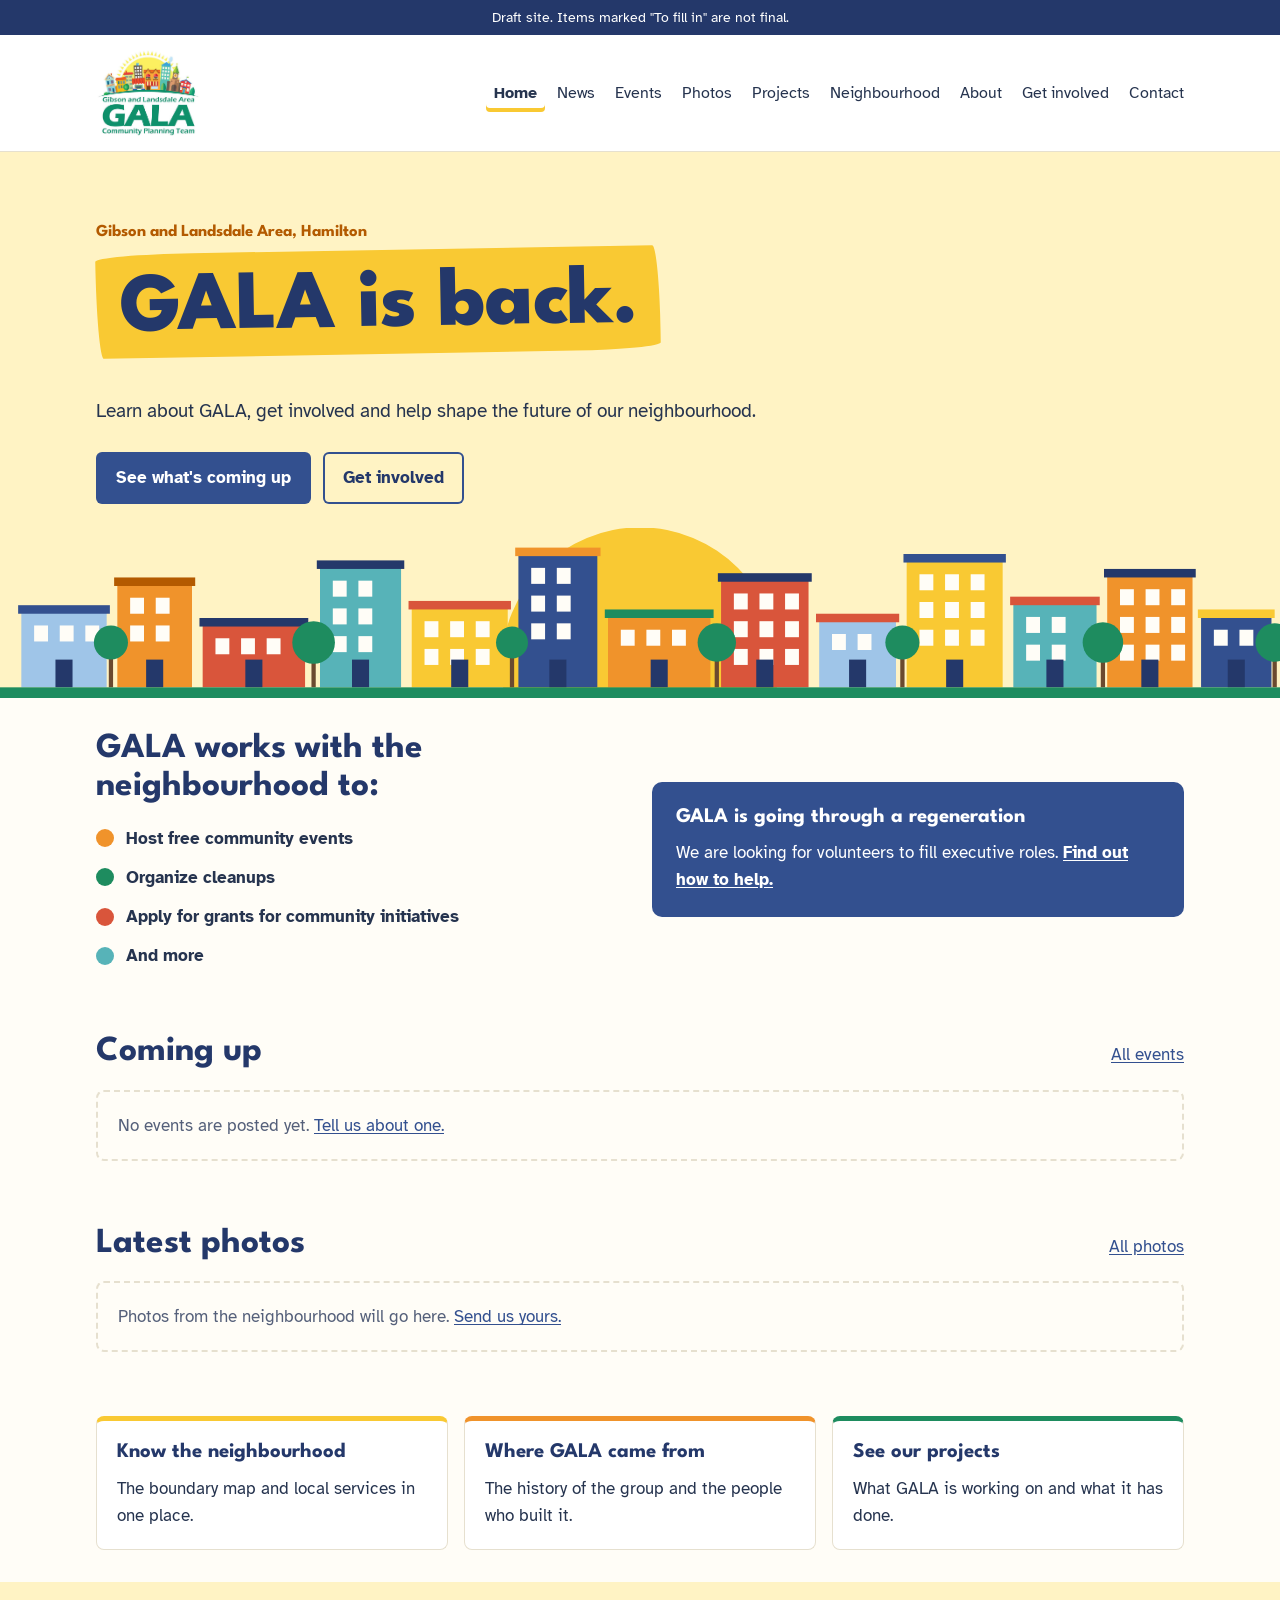
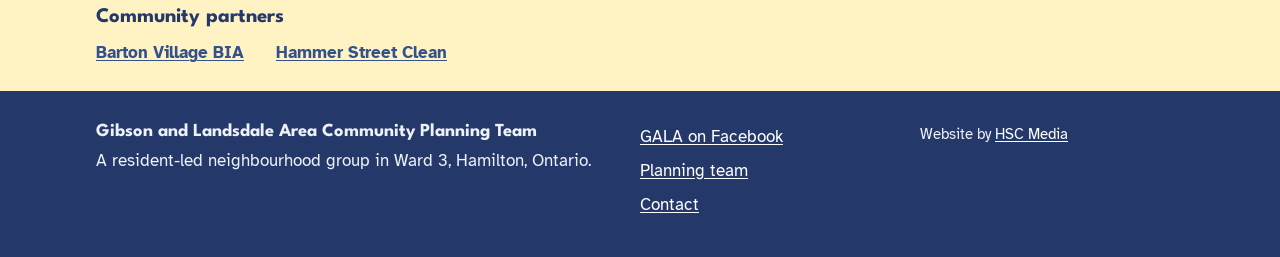
==== index.html @ 2afc7725 "Add first draft of the GALA neighbourhood site Ten static pages with events, recent events, a contac" ====
<!doctype html>
<html lang="en-CA">
<head>
  <meta charset="utf-8">
  <meta name="viewport" content="width=device-width, initial-scale=1">
  <!-- Remove this robots line at launch. -->
  <meta name="robots" content="noindex">
  <title>GALA: Gibson &amp; Landsdale Area</title>
  <meta name="description" content="GALA is back. Events, photos and neighbourhood information for Gibson and Landsdale in Hamilton, Ontario.">
  <link rel="icon" type="image/png" sizes="32x32" href="assets/favicon-32.png">
  <link rel="icon" type="image/png" sizes="192x192" href="assets/favicon-192.png">
  <link rel="apple-touch-icon" href="assets/apple-touch-icon.png">
  <link rel="preconnect" href="https://fonts.googleapis.com">
  <link rel="preconnect" href="https://fonts.gstatic.com" crossorigin>
  <link href="https://fonts.googleapis.com/css2?family=Atkinson+Hyperlegible:ital,wght@0,400;0,700;1,400&family=League+Spartan:wght@700;800&display=swap" rel="stylesheet">
  <link rel="stylesheet" href="assets/style.css">
</head>
<body>
  <a class="skip" href="#main">Skip to content</a>
  <p class="draft-bar">Draft site. Items marked "To fill in" are not final.</p>
  <header class="site-head">
    <div class="wrap head-row">
      <a class="brand" href="index.html"><img class="brand-logo" src="assets/gala-logo.png" alt="GALA: Gibson and Landsdale Area Community Planning Team" width="478" height="418"></a>
      <nav aria-label="Main">
        <a href="index.html" aria-current="page">Home</a>
        <a href="news.html">News</a>
        <a href="events.html">Events</a>
        <a href="photos.html">Photos</a>
        <a href="projects.html">Projects</a>
        <a href="neighbourhood.html">Neighbourhood</a>
        <a href="about.html">About</a>
        <a href="get-involved.html">Get involved</a>
        <a href="contact.html">Contact</a>
      </nav>
    </div>
  </header>
  <main id="main">

    <section class="hero">
      <div class="wrap">
        <p class="eyebrow">Gibson and Landsdale Area, Hamilton</p>
        <h1><span class="brush">GALA is back.</span></h1>
        <p class="lead">Learn about GALA, get involved and help shape the future of our neighbourhood.</p>
        <p class="actions"><a class="btn" href="events.html">See what's coming up</a><a class="btn btn-quiet" href="get-involved.html">Get involved</a></p>
      </div>
      <svg class="street " viewBox="0 0 1200 180" preserveAspectRatio="xMidYMax slice" aria-hidden="true" focusable="false"><circle cx="600" cy="150" r="130" fill="#f9c933"/><rect x="20" y="100" width="80" height="70" fill="#9fc5e8"/><rect x="17" y="93" width="86" height="8" fill="#33508f"/><rect x="32" y="112" width="13" height="15" fill="#fffdf7"/><rect x="56" y="112" width="13" height="15" fill="#fffdf7"/><rect x="80" y="112" width="13" height="15" fill="#fffdf7"/><rect x="52" y="144" width="16" height="26" fill="#24386a"/><rect x="110" y="74" width="70" height="96" fill="#f0932b"/><rect x="107" y="67" width="76" height="8" fill="#b35a00"/><rect x="122" y="86" width="13" height="15" fill="#fffdf7"/><rect x="146" y="86" width="13" height="15" fill="#fffdf7"/><rect x="122" y="112" width="13" height="15" fill="#fffdf7"/><rect x="146" y="112" width="13" height="15" fill="#fffdf7"/><rect x="137" y="144" width="16" height="26" fill="#24386a"/><rect x="190" y="112" width="96" height="58" fill="#d9553b"/><rect x="187" y="105" width="102" height="8" fill="#24386a"/><rect x="202" y="124" width="13" height="15" fill="#fffdf7"/><rect x="226" y="124" width="13" height="15" fill="#fffdf7"/><rect x="250" y="124" width="13" height="15" fill="#fffdf7"/><rect x="230" y="144" width="16" height="26" fill="#24386a"/><rect x="300" y="58" width="76" height="112" fill="#57b3b8"/><rect x="297" y="51" width="82" height="8" fill="#24386a"/><rect x="312" y="70" width="13" height="15" fill="#fffdf7"/><rect x="336" y="70" width="13" height="15" fill="#fffdf7"/><rect x="312" y="96" width="13" height="15" fill="#fffdf7"/><rect x="336" y="96" width="13" height="15" fill="#fffdf7"/><rect x="312" y="122" width="13" height="15" fill="#fffdf7"/><rect x="336" y="122" width="13" height="15" fill="#fffdf7"/><rect x="330" y="144" width="16" height="26" fill="#24386a"/><rect x="386" y="96" width="90" height="74" fill="#f9c933"/><rect x="383" y="89" width="96" height="8" fill="#d9553b"/><rect x="398" y="108" width="13" height="15" fill="#fffdf7"/><rect x="422" y="108" width="13" height="15" fill="#fffdf7"/><rect x="446" y="108" width="13" height="15" fill="#fffdf7"/><rect x="398" y="134" width="13" height="15" fill="#fffdf7"/><rect x="422" y="134" width="13" height="15" fill="#fffdf7"/><rect x="446" y="134" width="13" height="15" fill="#fffdf7"/><rect x="423" y="144" width="16" height="26" fill="#24386a"/><rect x="486" y="46" width="74" height="124" fill="#33508f"/><rect x="483" y="39" width="80" height="8" fill="#f0932b"/><rect x="498" y="58" width="13" height="15" fill="#fffdf7"/><rect x="522" y="58" width="13" height="15" fill="#fffdf7"/><rect x="498" y="84" width="13" height="15" fill="#fffdf7"/><rect x="522" y="84" width="13" height="15" fill="#fffdf7"/><rect x="498" y="110" width="13" height="15" fill="#fffdf7"/><rect x="522" y="110" width="13" height="15" fill="#fffdf7"/><rect x="515" y="144" width="16" height="26" fill="#24386a"/><rect x="570" y="104" width="96" height="66" fill="#f0932b"/><rect x="567" y="97" width="102" height="8" fill="#1e8c5f"/><rect x="582" y="116" width="13" height="15" fill="#fffdf7"/><rect x="606" y="116" width="13" height="15" fill="#fffdf7"/><rect x="630" y="116" width="13" height="15" fill="#fffdf7"/><rect x="610" y="144" width="16" height="26" fill="#24386a"/><rect x="676" y="70" width="82" height="100" fill="#d9553b"/><rect x="673" y="63" width="88" height="8" fill="#24386a"/><rect x="688" y="82" width="13" height="15" fill="#fffdf7"/><rect x="712" y="82" width="13" height="15" fill="#fffdf7"/><rect x="736" y="82" width="13" height="15" fill="#fffdf7"/><rect x="688" y="108" width="13" height="15" fill="#fffdf7"/><rect x="712" y="108" width="13" height="15" fill="#fffdf7"/><rect x="736" y="108" width="13" height="15" fill="#fffdf7"/><rect x="688" y="134" width="13" height="15" fill="#fffdf7"/><rect x="712" y="134" width="13" height="15" fill="#fffdf7"/><rect x="736" y="134" width="13" height="15" fill="#fffdf7"/><rect x="709" y="144" width="16" height="26" fill="#24386a"/><rect x="768" y="108" width="72" height="62" fill="#9fc5e8"/><rect x="765" y="101" width="78" height="8" fill="#d9553b"/><rect x="780" y="120" width="13" height="15" fill="#fffdf7"/><rect x="804" y="120" width="13" height="15" fill="#fffdf7"/><rect x="796" y="144" width="16" height="26" fill="#24386a"/><rect x="850" y="52" width="90" height="118" fill="#f9c933"/><rect x="847" y="45" width="96" height="8" fill="#33508f"/><rect x="862" y="64" width="13" height="15" fill="#fffdf7"/><rect x="886" y="64" width="13" height="15" fill="#fffdf7"/><rect x="910" y="64" width="13" height="15" fill="#fffdf7"/><rect x="862" y="90" width="13" height="15" fill="#fffdf7"/><rect x="886" y="90" width="13" height="15" fill="#fffdf7"/><rect x="910" y="90" width="13" height="15" fill="#fffdf7"/><rect x="862" y="116" width="13" height="15" fill="#fffdf7"/><rect x="886" y="116" width="13" height="15" fill="#fffdf7"/><rect x="910" y="116" width="13" height="15" fill="#fffdf7"/><rect x="887" y="144" width="16" height="26" fill="#24386a"/><rect x="950" y="92" width="78" height="78" fill="#57b3b8"/><rect x="947" y="85" width="84" height="8" fill="#d9553b"/><rect x="962" y="104" width="13" height="15" fill="#fffdf7"/><rect x="986" y="104" width="13" height="15" fill="#fffdf7"/><rect x="962" y="130" width="13" height="15" fill="#fffdf7"/><rect x="986" y="130" width="13" height="15" fill="#fffdf7"/><rect x="981" y="144" width="16" height="26" fill="#24386a"/><rect x="1038" y="66" width="80" height="104" fill="#f0932b"/><rect x="1035" y="59" width="86" height="8" fill="#24386a"/><rect x="1050" y="78" width="13" height="15" fill="#fffdf7"/><rect x="1074" y="78" width="13" height="15" fill="#fffdf7"/><rect x="1098" y="78" width="13" height="15" fill="#fffdf7"/><rect x="1050" y="104" width="13" height="15" fill="#fffdf7"/><rect x="1074" y="104" width="13" height="15" fill="#fffdf7"/><rect x="1098" y="104" width="13" height="15" fill="#fffdf7"/><rect x="1050" y="130" width="13" height="15" fill="#fffdf7"/><rect x="1074" y="130" width="13" height="15" fill="#fffdf7"/><rect x="1098" y="130" width="13" height="15" fill="#fffdf7"/><rect x="1070" y="144" width="16" height="26" fill="#24386a"/><rect x="1126" y="104" width="66" height="66" fill="#33508f"/><rect x="1123" y="97" width="72" height="8" fill="#f9c933"/><rect x="1138" y="116" width="13" height="15" fill="#fffdf7"/><rect x="1162" y="116" width="13" height="15" fill="#fffdf7"/><rect x="1151" y="144" width="16" height="26" fill="#24386a"/><rect x="102" y="136" width="4" height="34" fill="#6b4a2f"/><circle cx="104" cy="128" r="16" fill="#1e8c5f"/><rect x="292" y="136" width="4" height="34" fill="#6b4a2f"/><circle cx="294" cy="128" r="20" fill="#1e8c5f"/><rect x="478" y="136" width="4" height="34" fill="#6b4a2f"/><circle cx="480" cy="128" r="15" fill="#1e8c5f"/><rect x="670" y="136" width="4" height="34" fill="#6b4a2f"/><circle cx="672" cy="128" r="18" fill="#1e8c5f"/><rect x="844" y="136" width="4" height="34" fill="#6b4a2f"/><circle cx="846" cy="128" r="16" fill="#1e8c5f"/><rect x="1032" y="136" width="4" height="34" fill="#6b4a2f"/><circle cx="1034" cy="128" r="19" fill="#1e8c5f"/><rect x="1193" y="136" width="4" height="34" fill="#6b4a2f"/><circle cx="1195" cy="128" r="18" fill="#1e8c5f"/><rect x="0" y="170" width="1200" height="10" fill="#1e8c5f"/></svg>
    </section>
    <section class="wrap section two-up">
      <div>
        <h2 style="margin-top:0">GALA works with the neighbourhood to:</h2>
        <ul class="does">
          <li>Host free community events</li>
          <li>Organize cleanups</li>
          <li>Apply for grants for community initiatives</li>
          <li>And more</li>
        </ul>
      </div>
      <div class="callout">
        <h3>GALA is going through a regeneration</h3>
        <p>We are looking for volunteers to fill executive roles. <a href="planning-team.html">Find out how to help.</a></p>
      </div>
    </section>
    <section class="wrap section">
      <div class="section-head"><h2>Coming up</h2><a href="events.html">All events</a></div>
      <div data-events data-limit="3"></div>
    </section>
    <section class="wrap section">
      <div class="section-head"><h2>Latest photos</h2><a href="photos.html">All photos</a></div>
      <p class="empty">Photos from the neighbourhood will go here. <a href="get-involved.html#share">Send us yours.</a></p>
    </section>
    <section class="wrap section cards">
      <a class="card" href="neighbourhood.html"><h3>Know the neighbourhood</h3><p>The boundary map and local services in one place.</p></a>
      <a class="card" href="about.html"><h3>Where GALA came from</h3><p>The history of the group and the people who built it.</p></a>
      <a class="card" href="projects.html"><h3>See our projects</h3><p>What GALA is working on and what it has done.</p></a>
    </section>
    <section class="band partners">
      <div class="wrap">
        <h2>Community partners</h2>
        <ul class="partner-list">
          <li><a href="https://www.bartonvillage.ca/">Barton Village BIA</a></li>
          <li><a href="https://hammerstreetclean.org">Hammer Street Clean</a></li>
        </ul>
      </div>
    </section>
  </main>
  
  <footer class="site-foot">
    <div class="wrap foot-row">
      <div>
        <p class="foot-name">Gibson and Landsdale Area Community Planning Team</p>
        <p>A resident-led neighbourhood group in Ward 3, Hamilton, Ontario.</p>
      </div>
      <div>
        <p><a href="https://www.facebook.com/groups/GibsonLandsdale">GALA on Facebook</a></p>
        <p><a href="planning-team.html">Planning team</a></p>
        <p><a href="contact.html">Contact</a></p>
      </div>
      <p class="credit">Website by <a href="https://hammerstreetclean.org">HSC Media</a></p>
    </div>
  </footer>
  <script src="assets/events.js" defer></script>
</body>
</html>
---- assets/style.css ----
/* Colours come from the GALA flyer and logo. Change them here. */
:root {
  --paper: #fffdf7;
  --ink: #26344f;
  --muted: #55607a;
  --navy: #33508f;
  --navy-dark: #24386a;
  --sun: #f9c933;
  --sun-soft: #fff3c4;
  --orange: #f0932b;
  --orange-text: #b35a00;
  --green: #1e8c5f;
  --line: #e6e0cf;
  --card: #ffffff;
  --display: "League Spartan", "Trebuchet MS", sans-serif;
  --body: "Atkinson Hyperlegible", Verdana, sans-serif;
}

* { box-sizing: border-box; }
html { -webkit-text-size-adjust: 100%; }
body { margin: 0; background: var(--paper); color: var(--ink); font: 1.0625rem/1.6 var(--body); }
h1, h2, h3 { font-family: var(--display); line-height: 1.1; margin: 0 0 .5em; color: var(--navy-dark); }
h1 { font-size: clamp(2.6rem, 9vw, 5.25rem); font-weight: 800; letter-spacing: -.01em; }
h2 { font-size: clamp(1.6rem, 4vw, 2.2rem); font-weight: 700; margin-top: 1.4em; }
h3 { font-size: 1.3rem; font-weight: 700; }
p { margin: 0 0 1em; }
a { color: var(--navy); text-underline-offset: 2px; }
a:hover { color: var(--orange-text); }
:focus-visible { outline: 3px solid var(--orange); outline-offset: 2px; }

.wrap { max-width: 1120px; margin-inline: auto; padding-inline: 16px; }
.narrow { max-width: 720px; }
.section { padding-block: 32px; }
.page-top { padding-top: 48px; }
.lead { font-size: 1.2rem; max-width: 42rem; }
.skip { position: absolute; left: -999px; }
.skip:focus { left: 8px; top: 8px; background: #fff; padding: 8px; z-index: 5; }

.draft-bar { margin: 0; padding: 6px 16px; background: var(--navy-dark); color: #fff; font-size: .9rem; text-align: center; }

.site-head { background: #fff; border-bottom: 1px solid var(--line); }
.head-row { display: flex; flex-wrap: wrap; align-items: center; justify-content: space-between; gap: 8px 24px; padding-block: 12px; }
.brand { color: var(--navy); text-decoration: none; display: flex; align-items: baseline; gap: 10px; flex-wrap: wrap; }
.brand-logo { display: block; height: 92px; width: auto; }
.site-head nav { display: flex; flex-wrap: wrap; gap: 2px 4px; margin-inline: -8px; }
.site-head nav a { color: var(--ink); text-decoration: none; padding: 6px 8px; border-radius: 4px; font-size: .98rem; }
.site-head nav a:hover { background: var(--sun-soft); color: var(--navy-dark); }
.site-head nav a[aria-current] { box-shadow: inset 0 -4px 0 var(--sun); font-weight: 700; }

.hero { background: var(--sun-soft); padding-top: 48px; }
.eyebrow { font: 700 1.05rem var(--display); color: var(--orange-text); margin-bottom: .6em; }
.brush { display: inline-block; background: var(--sun); padding: .12em .28em .02em; border-radius: 255px 18px 225px 18px / 18px 225px 18px 255px; transform: rotate(-1deg); }
.actions { display: flex; flex-wrap: wrap; gap: 12px; margin: 1.5em 0 0; }
.btn { display: inline-block; padding: 12px 20px; border-radius: 6px; background: var(--navy); color: #fff; font-weight: 700; text-decoration: none; }
.btn:hover { background: var(--navy-dark); color: #fff; }
.btn-quiet { background: transparent; color: var(--navy-dark); box-shadow: inset 0 0 0 2px var(--navy); }
.btn-quiet:hover { background: #fff; color: var(--navy-dark); }

.street { display: block; width: 100%; height: 110px; margin-top: 24px; }
.street-foot { margin-top: 32px; }

.section-head { display: flex; align-items: baseline; justify-content: space-between; gap: 16px; }
.section-head h2 { margin-top: 0; }

.does { list-style: none; display: grid; gap: 12px; margin: 0; padding: 0; }
.does li { display: flex; align-items: center; gap: 12px; font-weight: 700; }
.does li::before { content: ""; flex: none; width: 18px; height: 18px; border-radius: 50%; background: var(--dot, var(--orange)); }
.does li:nth-child(2) { --dot: var(--green); }
.does li:nth-child(3) { --dot: #d9553b; }
.does li:nth-child(4) { --dot: #57b3b8; }

.callout { background: var(--navy); color: #fff; border-radius: 10px; padding: 24px; }
.callout h2, .callout h3 { color: #fff; margin-top: 0; }
.callout a { color: #fff; font-weight: 700; }
.callout p:last-child { margin-bottom: 0; }
.two-up { display: grid; gap: 24px; align-items: center; }

.cards, .resource-grid, .event-list { display: grid; gap: 16px; }
.card, .resource-grid article, .event { background: var(--card); border: 1px solid var(--line); border-radius: 8px; padding: 20px; }
a.card { color: inherit; text-decoration: none; border-top: 5px solid var(--sun); }
a.card:nth-child(2) { border-top-color: var(--orange); }
a.card:nth-child(3) { border-top-color: var(--green); }
a.card:hover { border-color: var(--navy); color: inherit; }
.card p:last-child, .resource-grid p:last-child { margin-bottom: 0; }

.event { display: grid; grid-template-columns: 76px 1fr; gap: 16px; }
.event-date { background: var(--navy); color: #fff; border-radius: 6px; padding: 8px; text-align: center; align-self: start; font-weight: 700; line-height: 1.15; }
.event-date b { display: block; font: 800 1.7rem/1.1 var(--display); }
.event-past .event-date { background: var(--muted); }
.event h3 { margin-bottom: .25em; }
.event p { margin-bottom: .25em; }
.event .meta { color: var(--muted); }

.empty { padding: 20px; border: 2px dashed var(--line); border-radius: 8px; color: var(--muted); margin: 0; }
.todo { background: var(--sun-soft); border-left: 5px solid var(--orange); padding: 10px 14px; font-size: .96rem; }

.form-frame { display: block; width: 100%; height: 1450px; border: 1px solid var(--line); border-radius: 8px; background: #fff; }
.form-backup { margin-top: 12px; }
.post h2 { margin-top: .6em; }

.map-grid { display: grid; gap: 16px; }
.map { width: 100%; height: 340px; border: 1px solid var(--line); border-radius: 8px; }
.bounds { display: grid; grid-template-columns: 1fr 1fr; gap: 12px; margin: 0; }
.bounds dt { font-weight: 700; color: var(--orange-text); }
.bounds dd { margin: 0; }

.partners { background: var(--sun-soft); }
.partners .wrap { padding-block: 24px; }
.partners h2 { margin-top: 0; font-size: 1.3rem; }
.partner-list { list-style: none; display: flex; flex-wrap: wrap; gap: 8px 32px; margin: 0; padding: 0; font-weight: 700; }

.site-foot { background: var(--navy-dark); color: #eef1f8; }
.site-foot a { color: #fff; }
.foot-row { display: grid; gap: 16px; padding-block: 32px; }
.foot-row p { margin-bottom: .4em; }
.foot-name { font: 700 1.15rem var(--display); }
.credit { font-size: .92rem; }

@media (min-width: 720px) {
  .cards, .resource-grid { grid-template-columns: repeat(3, 1fr); }
  .event-list { grid-template-columns: repeat(auto-fit, minmax(320px, 1fr)); }
  .two-up { grid-template-columns: 1fr 1fr; }
  .hero { padding-top: 72px; }
  .street { height: 170px; }
  .form-frame { height: 1250px; }
  .map-grid { grid-template-columns: 2.4fr 1fr; }
  .bounds { grid-template-columns: 1fr; align-content: start; }
  .foot-row { grid-template-columns: 2fr 1fr 1fr; }
}
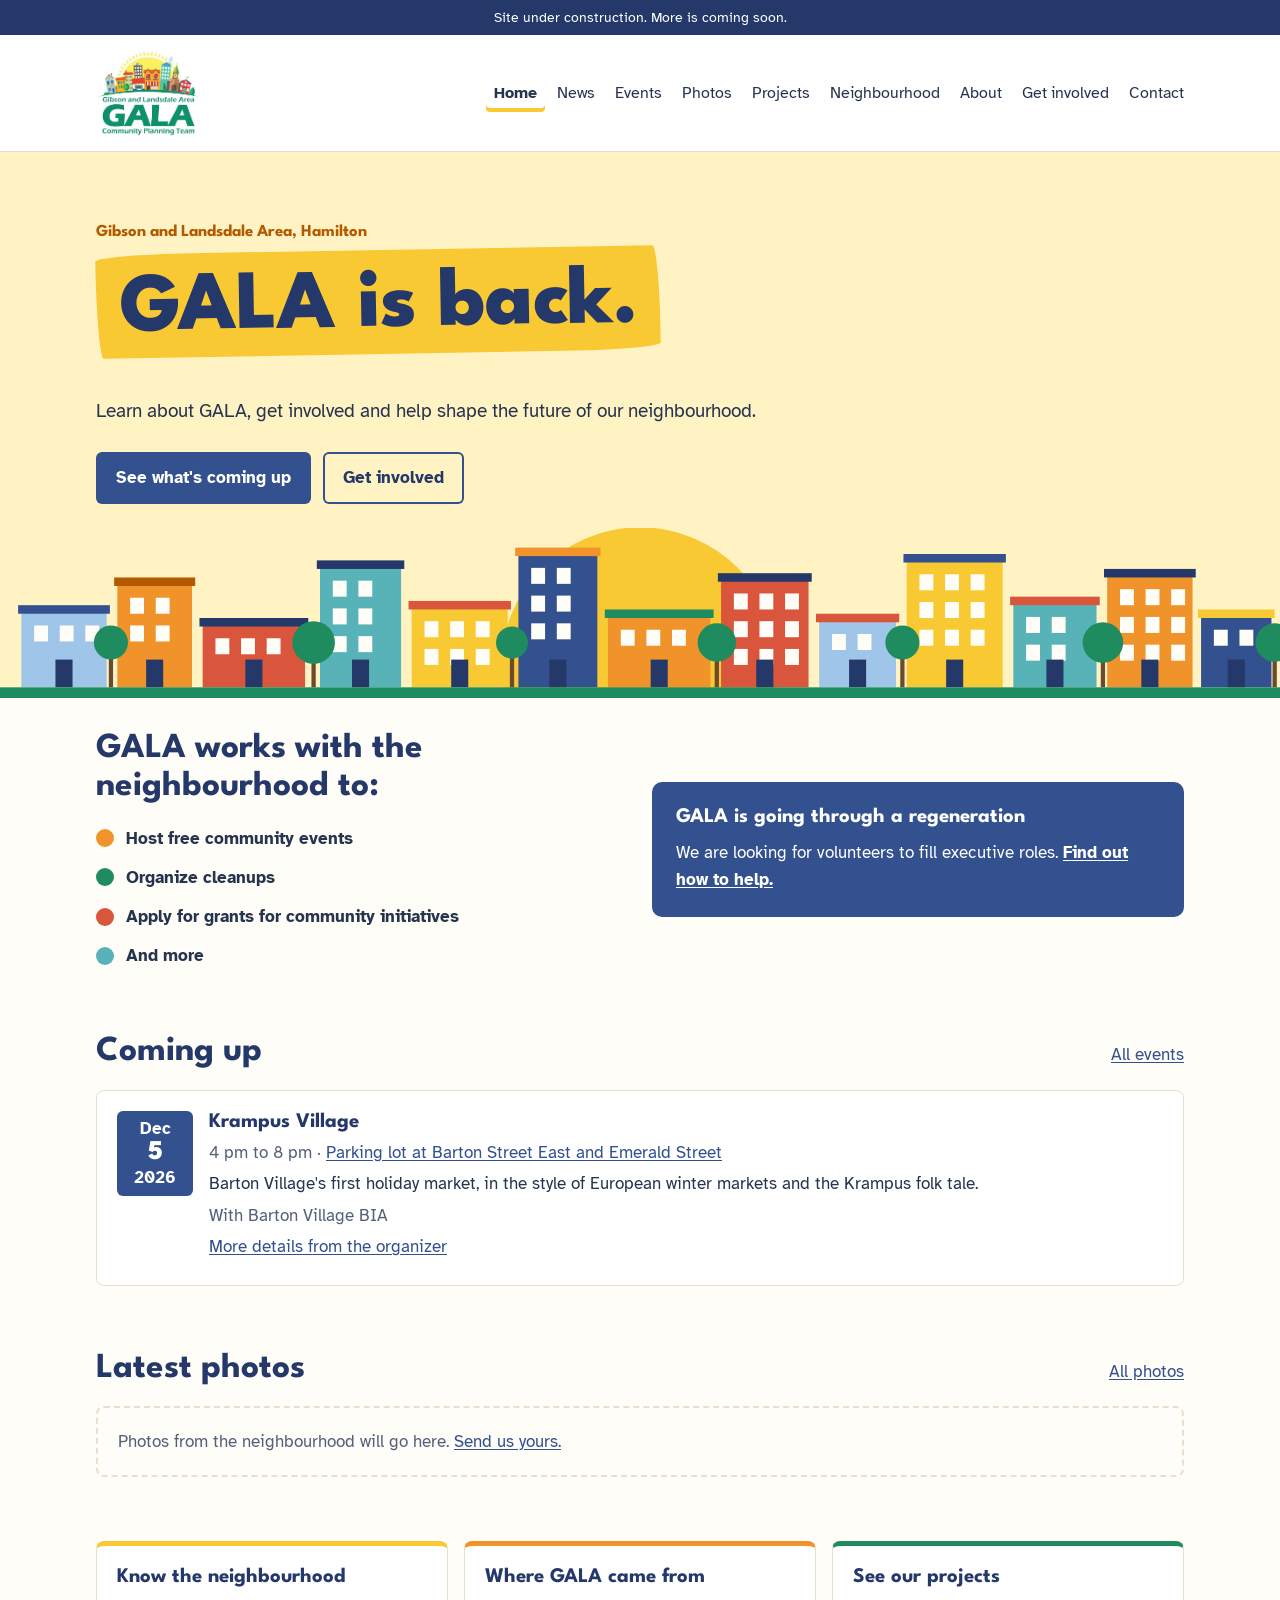
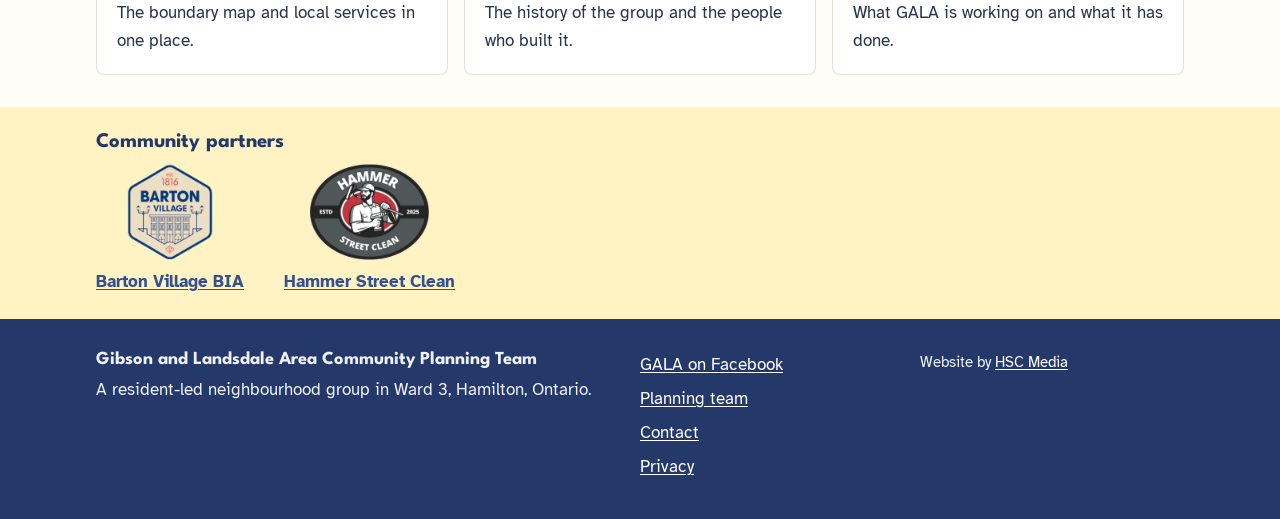
==== commit d21a8d18: "Add registration, photo consent, privacy page and partner logos Event registration form with per-eve" ====
--- a/index.html
+++ b/index.html
@@ -17,7 +17,7 @@
 </head>
 <body>
   <a class="skip" href="#main">Skip to content</a>
-  <p class="draft-bar">Draft site. Items marked "To fill in" are not final.</p>
+  <p class="draft-bar">Site under construction. More is coming soon.</p>
   <header class="site-head">
     <div class="wrap head-row">
       <a class="brand" href="index.html"><img class="brand-logo" src="assets/gala-logo.png" alt="GALA: Gibson and Landsdale Area Community Planning Team" width="478" height="418"></a>
@@ -66,7 +66,7 @@
     </section>
     <section class="wrap section">
       <div class="section-head"><h2>Latest photos</h2><a href="photos.html">All photos</a></div>
-      <p class="empty">Photos from the neighbourhood will go here. <a href="get-involved.html#share">Send us yours.</a></p>
+      <p class="empty">Photos from the neighbourhood will go here. <a href="photos.html#send">Send us yours.</a></p>
     </section>
     <section class="wrap section cards">
       <a class="card" href="neighbourhood.html"><h3>Know the neighbourhood</h3><p>The boundary map and local services in one place.</p></a>
@@ -77,8 +77,8 @@
       <div class="wrap">
         <h2>Community partners</h2>
         <ul class="partner-list">
-          <li><a href="https://www.bartonvillage.ca/">Barton Village BIA</a></li>
-          <li><a href="https://hammerstreetclean.org">Hammer Street Clean</a></li>
+          <li><a href="https://www.bartonvillage.ca/"><img src="assets/partner-bia.png" alt="" width="216" height="240">Barton Village BIA</a></li>
+          <li><a href="https://hammerstreetclean.org"><img src="assets/partner-hsc.png" alt="" width="298" height="240">Hammer Street Clean</a></li>
         </ul>
       </div>
     </section>
@@ -94,6 +94,7 @@
         <p><a href="https://www.facebook.com/groups/GibsonLandsdale">GALA on Facebook</a></p>
         <p><a href="planning-team.html">Planning team</a></p>
         <p><a href="contact.html">Contact</a></p>
+        <p><a href="privacy.html">Privacy</a></p>
       </div>
       <p class="credit">Website by <a href="https://hammerstreetclean.org">HSC Media</a></p>
     </div>
--- a/assets/style.css
+++ b/assets/style.css
@@ -82,6 +82,11 @@
 a.card:nth-child(3) { border-top-color: var(--green); }
 a.card:hover { border-color: var(--navy); color: inherit; }
 .card p:last-child, .resource-grid p:last-child { margin-bottom: 0; }
+.steps { padding-left: 1.4em; }
+.steps > li { margin-bottom: 18px; }
+.steps p { margin: 10px 0 0; }
+.card h4 { margin: 14px 0 6px; font-size: 1rem; color: var(--navy); }
+.bia-list { margin: 0; padding-left: 1.2em; }
 
 .event { display: grid; grid-template-columns: 76px 1fr; gap: 16px; }
 .event-date { background: var(--navy); color: #fff; border-radius: 6px; padding: 8px; text-align: center; align-self: start; font-weight: 700; line-height: 1.15; }
@@ -95,6 +100,9 @@
 .todo { background: var(--sun-soft); border-left: 5px solid var(--orange); padding: 10px 14px; font-size: .96rem; }
 
 .form-frame { display: block; width: 100%; height: 1450px; border: 1px solid var(--line); border-radius: 8px; background: #fff; }
+.form-frame-tall { height: 2050px; }
+.button-register { display: inline-block; background: var(--navy); color: #fff; padding: 8px 16px; border-radius: 6px; font-weight: 700; text-decoration: none; }
+.button-register:hover { background: var(--navy-dark); color: #fff; }
 .form-backup { margin-top: 12px; }
 .post h2 { margin-top: .6em; }
 
@@ -107,7 +115,10 @@
 .partners { background: var(--sun-soft); }
 .partners .wrap { padding-block: 24px; }
 .partners h2 { margin-top: 0; font-size: 1.3rem; }
-.partner-list { list-style: none; display: flex; flex-wrap: wrap; gap: 8px 32px; margin: 0; padding: 0; font-weight: 700; }
+.partner-list { list-style: none; display: flex; flex-wrap: wrap; gap: 16px 40px; margin: 0; padding: 0; font-weight: 700; }
+/* Logo above the name. The name stays as text, so the alt text is empty. */
+.partner-list a { display: flex; flex-direction: column; align-items: center; gap: 8px; text-align: center; }
+.partner-list img { height: 96px; width: auto; }
 
 .site-foot { background: var(--navy-dark); color: #eef1f8; }
 .site-foot a { color: #fff; }
@@ -123,6 +134,7 @@
   .hero { padding-top: 72px; }
   .street { height: 170px; }
   .form-frame { height: 1250px; }
+  .form-frame-tall { height: 1800px; }
   .map-grid { grid-template-columns: 2.4fr 1fr; }
   .bounds { grid-template-columns: 1fr; align-content: start; }
   .foot-row { grid-template-columns: 2fr 1fr 1fr; }
